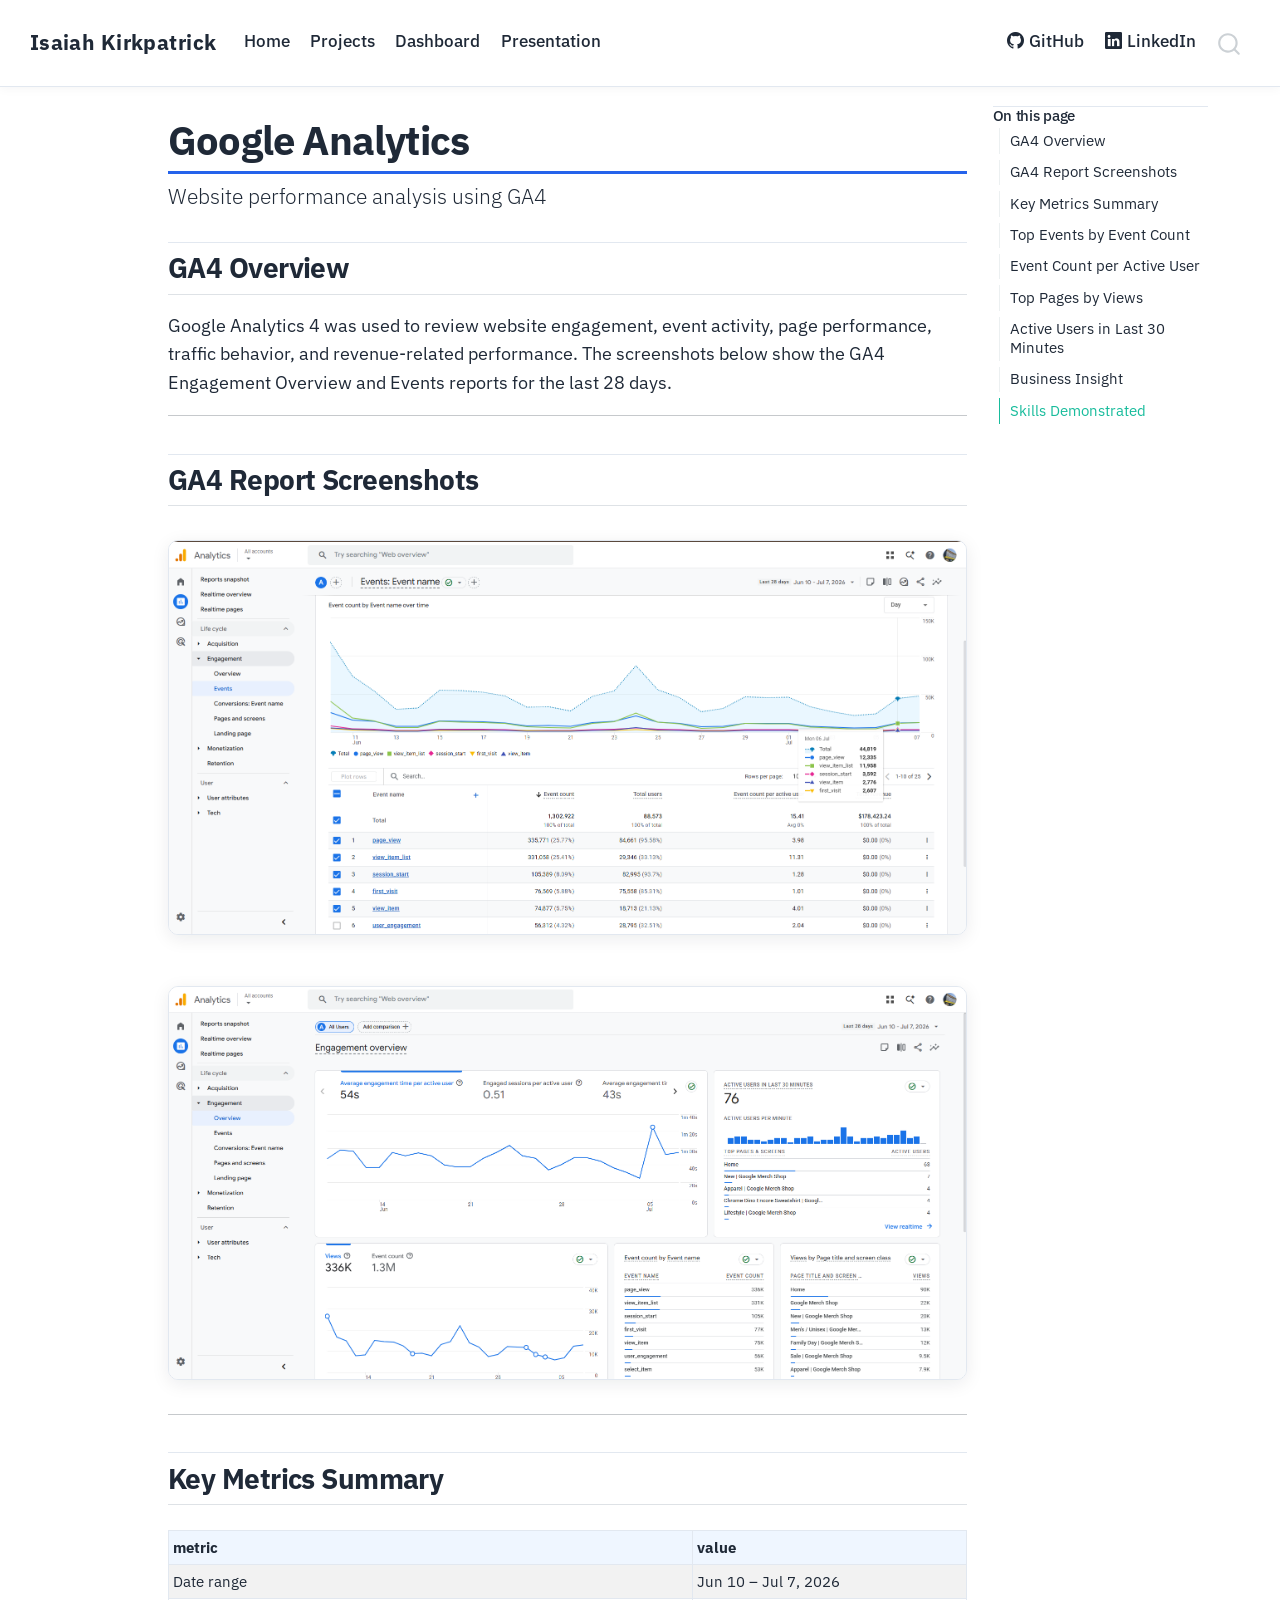
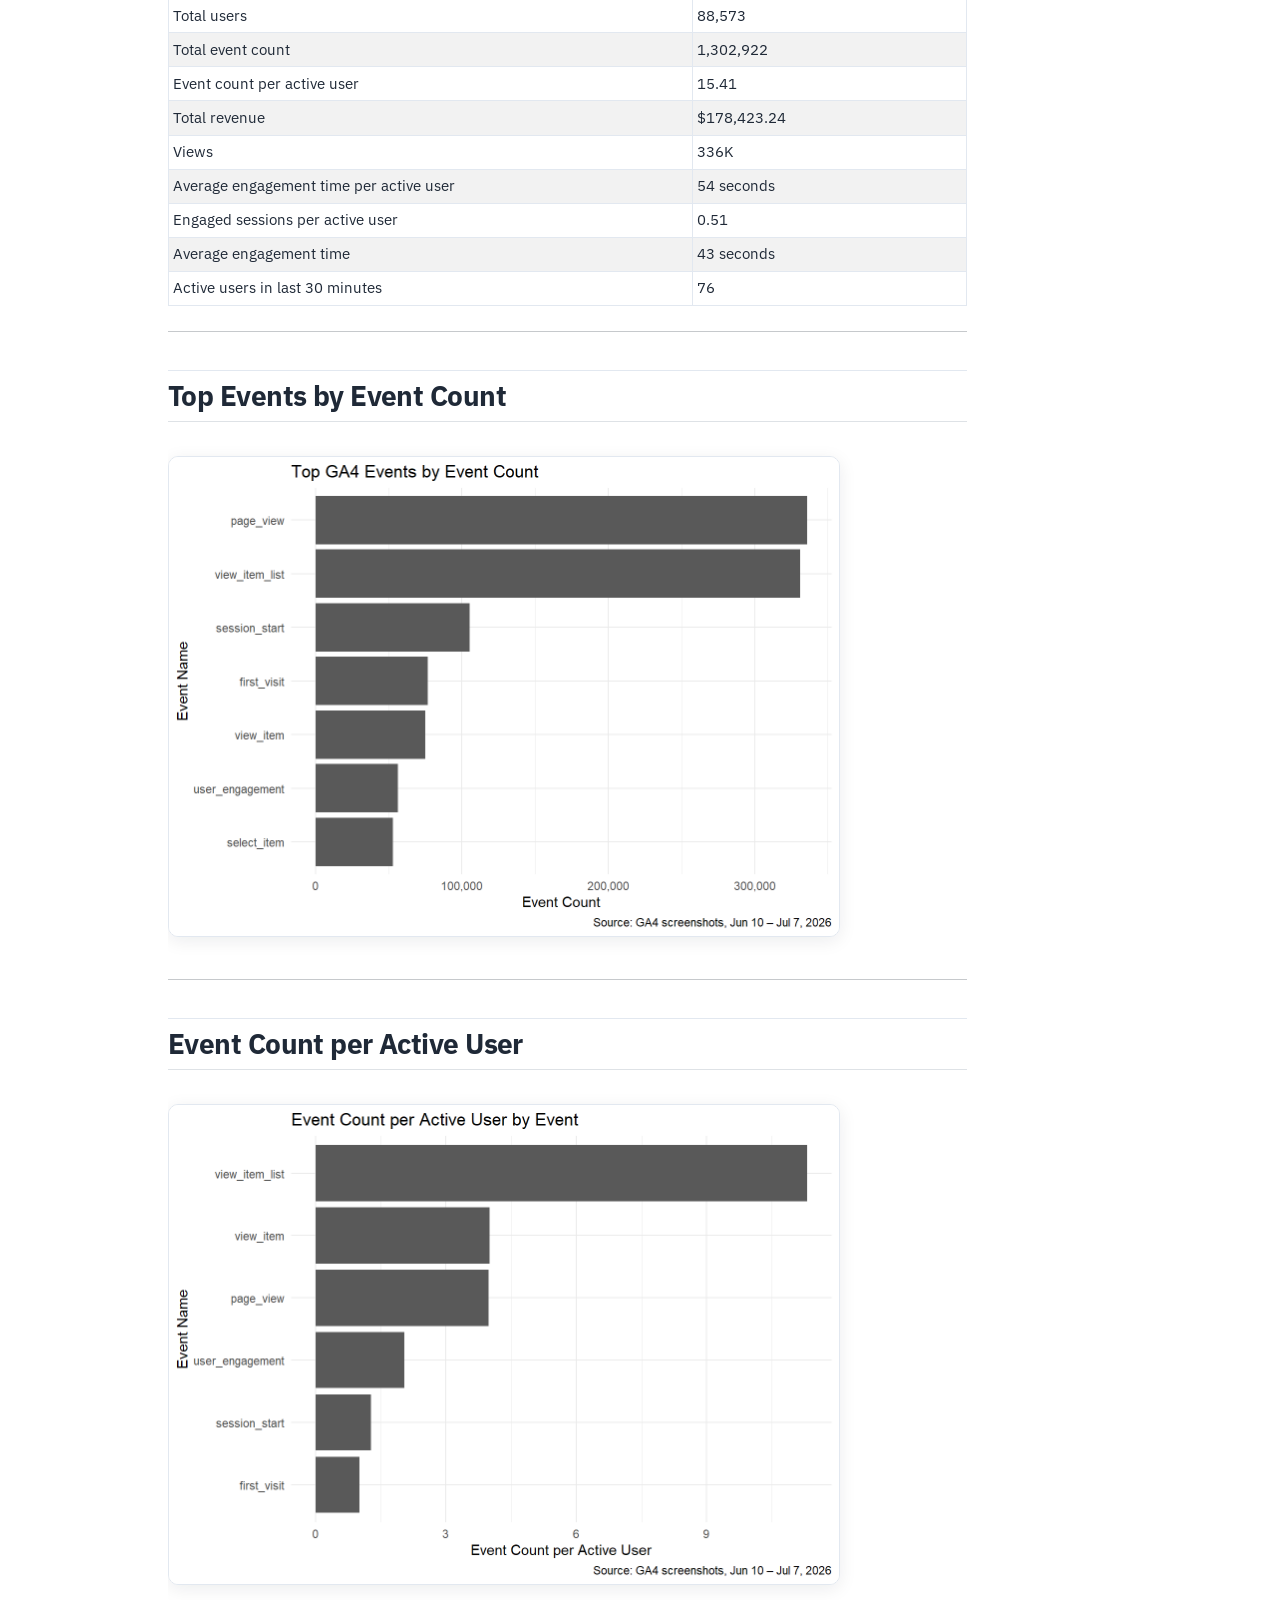
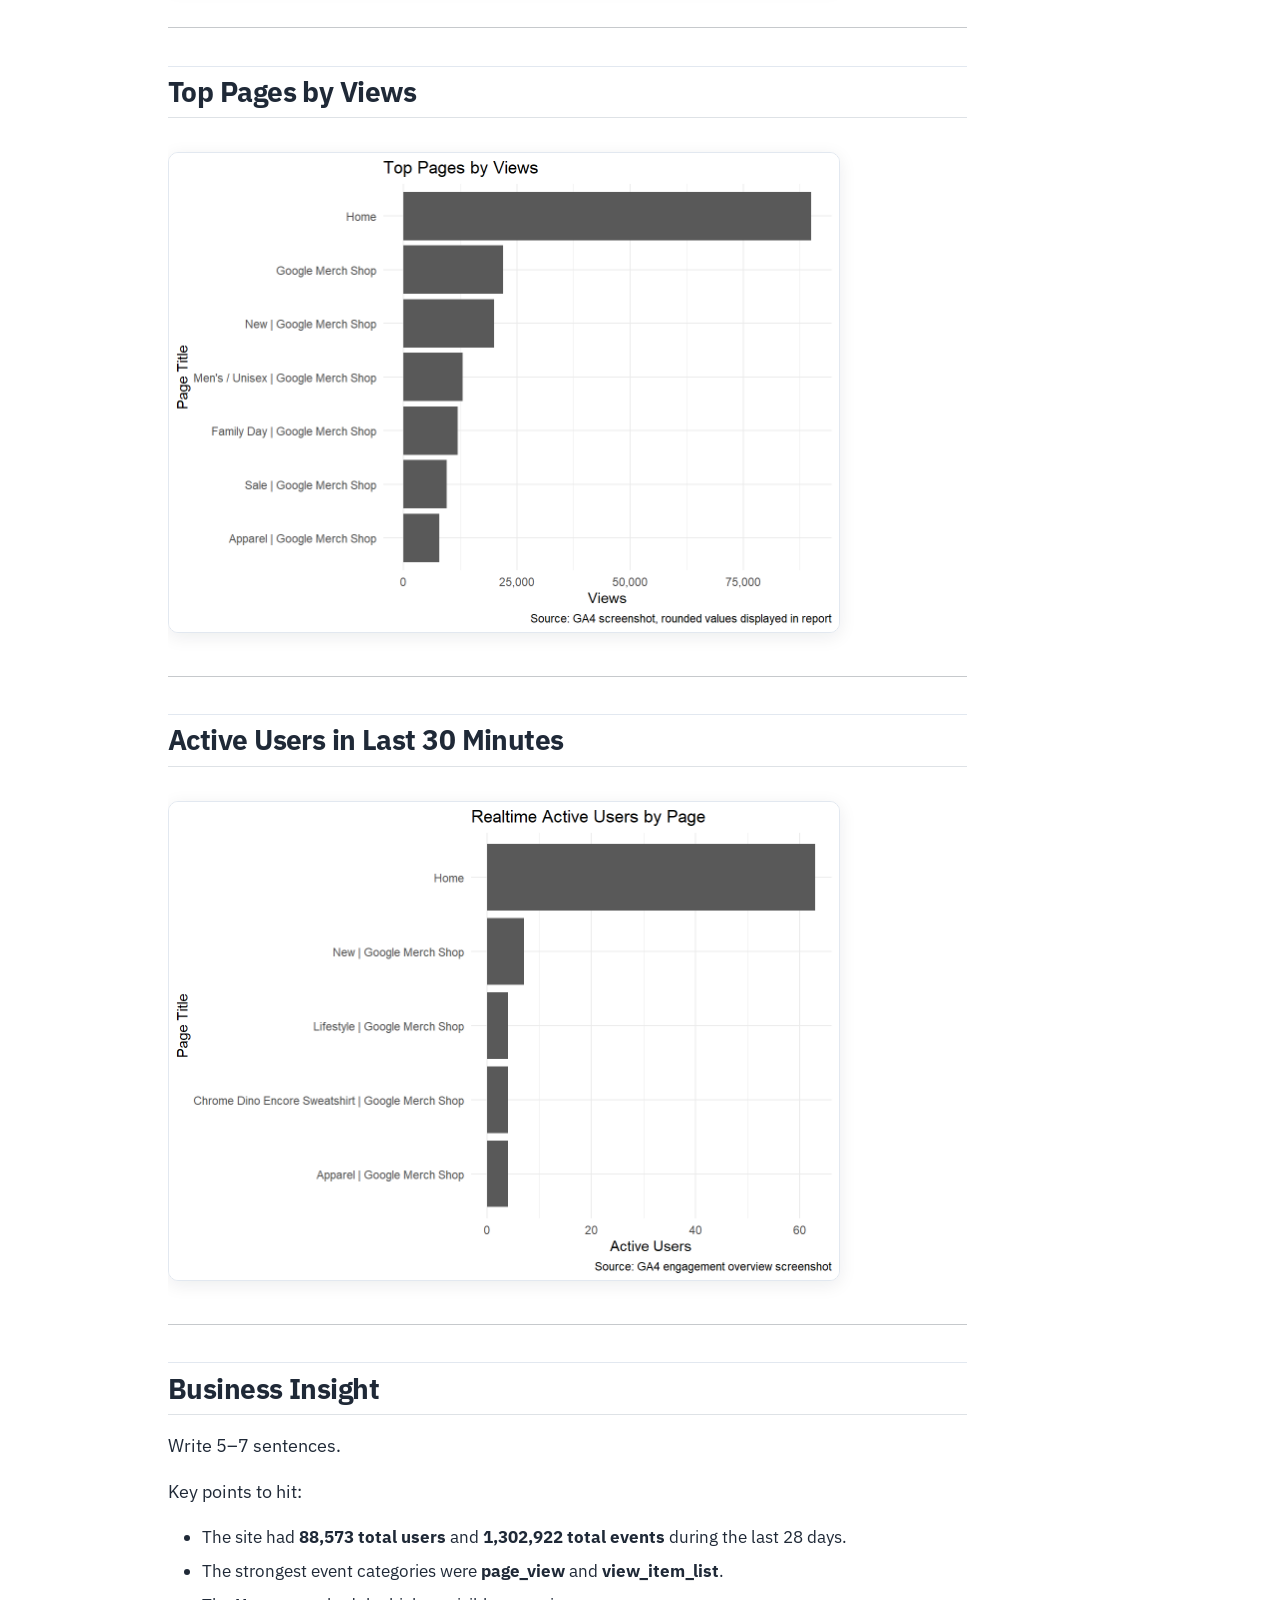
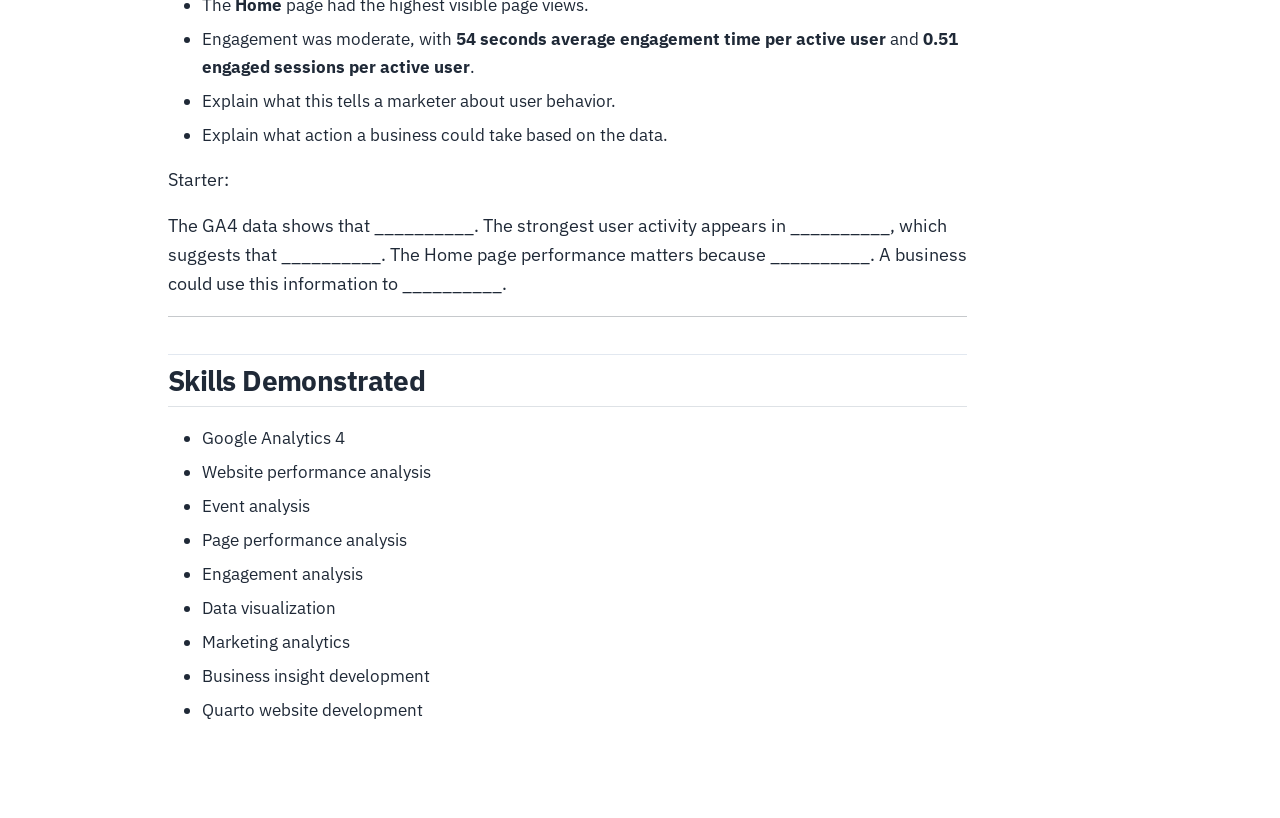
==== docs/google-analytics.html @ 903ef0f3 "Initial portfolio website" ====
<!DOCTYPE html>
<html xmlns="http://www.w3.org/1999/xhtml" lang="en" xml:lang="en"><head>

<meta charset="utf-8">
<meta name="generator" content="quarto-1.9.38">

<meta name="viewport" content="width=device-width, initial-scale=1.0, user-scalable=yes">


<title>Google Analytics – Isaiah Kirkpatrick</title>
<style>
/* Default styles provided by pandoc.
** See https://pandoc.org/MANUAL.html#variables-for-html for config info.
*/
code{white-space: pre-wrap;}
span.smallcaps{font-variant: small-caps;}
div.columns{display: flex; gap: min(4vw, 1.5em);}
div.column{flex: auto; overflow-x: auto;}
div.hanging-indent{margin-left: 1.5em; text-indent: -1.5em;}
ul.task-list{list-style: none;}
ul.task-list li input[type="checkbox"] {
  width: 0.8em;
  margin: 0 0.8em 0.2em -1em; /* quarto-specific, see https://github.com/quarto-dev/quarto-cli/issues/4556 */ 
  vertical-align: middle;
}
</style>


<script src="site_libs/quarto-nav/quarto-nav.js"></script>
<script src="site_libs/quarto-nav/headroom.min.js"></script>
<script src="site_libs/clipboard/clipboard.min.js"></script>
<script src="site_libs/quarto-search/autocomplete.umd.js"></script>
<script src="site_libs/quarto-search/fuse.min.js"></script>
<script src="site_libs/quarto-search/quarto-search.js"></script>
<meta name="quarto:offset" content="./">
<script src="site_libs/quarto-html/quarto.js" type="module"></script>
<script src="site_libs/quarto-html/tabsets/tabsets.js" type="module"></script>
<script src="site_libs/quarto-html/popper.min.js"></script>
<script src="site_libs/quarto-html/tippy.umd.min.js"></script>
<script src="site_libs/quarto-html/anchor.min.js"></script>
<link href="site_libs/quarto-html/tippy.css" rel="stylesheet">
<link href="site_libs/quarto-html/quarto-syntax-highlighting-15634bcf2e68342d4ad2dfa704d543f6.css" rel="stylesheet" id="quarto-text-highlighting-styles">
<script src="site_libs/bootstrap/bootstrap.min.js"></script>
<link href="site_libs/bootstrap/bootstrap-icons.css" rel="stylesheet">
<link href="site_libs/bootstrap/bootstrap-6b423f165eeea3787de40cb4f8e821c3.min.css" rel="stylesheet" append-hash="true" id="quarto-bootstrap" data-mode="light">
<script id="quarto-search-options" type="application/json">{
  "location": "navbar",
  "copy-button": false,
  "collapse-after": 3,
  "panel-placement": "end",
  "type": "overlay",
  "limit": 50,
  "keyboard-shortcut": [
    "f",
    "/",
    "s"
  ],
  "show-item-context": false,
  "language": {
    "search-no-results-text": "No results",
    "search-matching-documents-text": "matching documents",
    "search-copy-link-title": "Copy link to search",
    "search-hide-matches-text": "Hide additional matches",
    "search-more-match-text": "more match in this document",
    "search-more-matches-text": "more matches in this document",
    "search-clear-button-title": "Clear",
    "search-text-placeholder": "",
    "search-detached-cancel-button-title": "Cancel",
    "search-submit-button-title": "Submit",
    "search-label": "Search"
  }
}</script>


<link rel="stylesheet" href="styles.css">
</head>

<body class="nav-fixed quarto-light">

<div id="quarto-search-results"></div>
  <header id="quarto-header" class="headroom fixed-top">
    <nav class="navbar navbar-expand-lg " data-bs-theme="dark">
      <div class="navbar-container container-fluid">
      <div class="navbar-brand-container mx-auto">
    <a class="navbar-brand" href="./index.html">
    <span class="navbar-title">Isaiah Kirkpatrick</span>
    </a>
  </div>
            <div id="quarto-search" class="" title="Search"></div>
          <button class="navbar-toggler" type="button" data-bs-toggle="collapse" data-bs-target="#navbarCollapse" aria-controls="navbarCollapse" role="menu" aria-expanded="false" aria-label="Toggle navigation" onclick="if (window.quartoToggleHeadroom) { window.quartoToggleHeadroom(); }">
  <span class="navbar-toggler-icon"></span>
</button>
          <div class="collapse navbar-collapse" id="navbarCollapse">
            <ul class="navbar-nav navbar-nav-scroll me-auto">
  <li class="nav-item">
    <a class="nav-link" href="./index.html"> 
<span class="menu-text">Home</span></a>
  </li>  
  <li class="nav-item">
    <a class="nav-link" href="./projects.html"> 
<span class="menu-text">Projects</span></a>
  </li>  
  <li class="nav-item">
    <a class="nav-link" href="./dashboard.html"> 
<span class="menu-text">Dashboard</span></a>
  </li>  
  <li class="nav-item">
    <a class="nav-link" href="./presentation.html"> 
<span class="menu-text">Presentation</span></a>
  </li>  
  <li class="nav-item">
    <a class="nav-link active" href="./google-analytics.html" aria-current="page"> 
<span class="menu-text">Google Analytics</span></a>
  </li>  
</ul>
            <ul class="navbar-nav navbar-nav-scroll ms-auto">
  <li class="nav-item">
    <a class="nav-link" href="https://github.com/thejustiniank-eng"> <i class="bi bi-github" role="img">
</i> 
<span class="menu-text">GitHub</span></a>
  </li>  
  <li class="nav-item">
    <a class="nav-link" href="https://www.linkedin.com/in/isaiah-kirkpatrick-0a180524b/"> <i class="bi bi-linkedin" role="img">
</i> 
<span class="menu-text">LinkedIn</span></a>
  </li>  
</ul>
          </div> <!-- /navcollapse -->
            <div class="quarto-navbar-tools">
</div>
      </div> <!-- /container-fluid -->
    </nav>
</header>
<!-- content -->
<div id="quarto-content" class="quarto-container page-columns page-rows-contents page-layout-article page-navbar">
<!-- sidebar -->
<!-- margin-sidebar -->
    <div id="quarto-margin-sidebar" class="sidebar margin-sidebar">
        <nav id="TOC" role="doc-toc" class="toc-active">
    <h2 id="toc-title">On this page</h2>
   
  <ul>
  <li><a href="#ga4-overview" id="toc-ga4-overview" class="nav-link active" data-scroll-target="#ga4-overview">GA4 Overview</a></li>
  <li><a href="#ga4-report-screenshots" id="toc-ga4-report-screenshots" class="nav-link" data-scroll-target="#ga4-report-screenshots">GA4 Report Screenshots</a></li>
  <li><a href="#key-metrics-summary" id="toc-key-metrics-summary" class="nav-link" data-scroll-target="#key-metrics-summary">Key Metrics Summary</a></li>
  <li><a href="#top-events-by-event-count" id="toc-top-events-by-event-count" class="nav-link" data-scroll-target="#top-events-by-event-count">Top Events by Event Count</a></li>
  <li><a href="#event-count-per-active-user" id="toc-event-count-per-active-user" class="nav-link" data-scroll-target="#event-count-per-active-user">Event Count per Active User</a></li>
  <li><a href="#top-pages-by-views" id="toc-top-pages-by-views" class="nav-link" data-scroll-target="#top-pages-by-views">Top Pages by Views</a></li>
  <li><a href="#active-users-in-last-30-minutes" id="toc-active-users-in-last-30-minutes" class="nav-link" data-scroll-target="#active-users-in-last-30-minutes">Active Users in Last 30 Minutes</a></li>
  <li><a href="#business-insight" id="toc-business-insight" class="nav-link" data-scroll-target="#business-insight">Business Insight</a></li>
  <li><a href="#skills-demonstrated" id="toc-skills-demonstrated" class="nav-link" data-scroll-target="#skills-demonstrated">Skills Demonstrated</a></li>
  </ul>
</nav>
    </div>
<!-- main -->
<main class="content" id="quarto-document-content">

<header id="title-block-header" class="quarto-title-block default">
<div class="quarto-title">
<h1 class="title">Google Analytics</h1>
<p class="subtitle lead">Website performance analysis using GA4</p>
</div>



<div class="quarto-title-meta">

    
  
    
  </div>
  


</header>


<section id="ga4-overview" class="level2">
<h2 class="anchored" data-anchor-id="ga4-overview">GA4 Overview</h2>
<p>Google Analytics 4 was used to review website engagement, event activity, page performance, traffic behavior, and revenue-related performance. The screenshots below show the GA4 Engagement Overview and Events reports for the last 28 days.</p>
<hr>
</section>
<section id="ga4-report-screenshots" class="level2">
<h2 class="anchored" data-anchor-id="ga4-report-screenshots">GA4 Report Screenshots</h2>
<p><img src="images/ga4-events-report.png" class="img-fluid"></p>
<p><img src="images/ga4-engagement-overview.png" class="img-fluid"></p>
<hr>
</section>
<section id="key-metrics-summary" class="level2">
<h2 class="anchored" data-anchor-id="key-metrics-summary">Key Metrics Summary</h2>
<div class="cell">
<div class="cell-output-display">
<table class="caption-top table table-sm table-striped small">
<thead>
<tr class="header">
<th style="text-align: left;">metric</th>
<th style="text-align: left;">value</th>
</tr>
</thead>
<tbody>
<tr class="odd">
<td style="text-align: left;">Date range</td>
<td style="text-align: left;">Jun 10 – Jul 7, 2026</td>
</tr>
<tr class="even">
<td style="text-align: left;">Total users</td>
<td style="text-align: left;">88,573</td>
</tr>
<tr class="odd">
<td style="text-align: left;">Total event count</td>
<td style="text-align: left;">1,302,922</td>
</tr>
<tr class="even">
<td style="text-align: left;">Event count per active user</td>
<td style="text-align: left;">15.41</td>
</tr>
<tr class="odd">
<td style="text-align: left;">Total revenue</td>
<td style="text-align: left;">$178,423.24</td>
</tr>
<tr class="even">
<td style="text-align: left;">Views</td>
<td style="text-align: left;">336K</td>
</tr>
<tr class="odd">
<td style="text-align: left;">Average engagement time per active user</td>
<td style="text-align: left;">54 seconds</td>
</tr>
<tr class="even">
<td style="text-align: left;">Engaged sessions per active user</td>
<td style="text-align: left;">0.51</td>
</tr>
<tr class="odd">
<td style="text-align: left;">Average engagement time</td>
<td style="text-align: left;">43 seconds</td>
</tr>
<tr class="even">
<td style="text-align: left;">Active users in last 30 minutes</td>
<td style="text-align: left;">76</td>
</tr>
</tbody>
</table>
</div>
</div>
<hr>
</section>
<section id="top-events-by-event-count" class="level2">
<h2 class="anchored" data-anchor-id="top-events-by-event-count">Top Events by Event Count</h2>
<div class="cell">
<div class="cell-output-display">
<div>
<figure class="figure">
<p><img src="google-analytics_files/figure-html/unnamed-chunk-3-1.png" class="img-fluid figure-img" width="672"></p>
</figure>
</div>
</div>
</div>
<hr>
</section>
<section id="event-count-per-active-user" class="level2">
<h2 class="anchored" data-anchor-id="event-count-per-active-user">Event Count per Active User</h2>
<div class="cell">
<div class="cell-output-display">
<div>
<figure class="figure">
<p><img src="google-analytics_files/figure-html/unnamed-chunk-4-1.png" class="img-fluid figure-img" width="672"></p>
</figure>
</div>
</div>
</div>
<hr>
</section>
<section id="top-pages-by-views" class="level2">
<h2 class="anchored" data-anchor-id="top-pages-by-views">Top Pages by Views</h2>
<div class="cell">
<div class="cell-output-display">
<div>
<figure class="figure">
<p><img src="google-analytics_files/figure-html/unnamed-chunk-5-1.png" class="img-fluid figure-img" width="672"></p>
</figure>
</div>
</div>
</div>
<hr>
</section>
<section id="active-users-in-last-30-minutes" class="level2">
<h2 class="anchored" data-anchor-id="active-users-in-last-30-minutes">Active Users in Last 30 Minutes</h2>
<div class="cell">
<div class="cell-output-display">
<div>
<figure class="figure">
<p><img src="google-analytics_files/figure-html/unnamed-chunk-6-1.png" class="img-fluid figure-img" width="672"></p>
</figure>
</div>
</div>
</div>
<hr>
</section>
<section id="business-insight" class="level2">
<h2 class="anchored" data-anchor-id="business-insight">Business Insight</h2>
<p>Write 5–7 sentences.</p>
<p>Key points to hit:</p>
<ul>
<li>The site had <strong>88,573 total users</strong> and <strong>1,302,922 total events</strong> during the last 28 days.</li>
<li>The strongest event categories were <strong>page_view</strong> and <strong>view_item_list</strong>.</li>
<li>The <strong>Home</strong> page had the highest visible page views.</li>
<li>Engagement was moderate, with <strong>54 seconds average engagement time per active user</strong> and <strong>0.51 engaged sessions per active user</strong>.</li>
<li>Explain what this tells a marketer about user behavior.</li>
<li>Explain what action a business could take based on the data.</li>
</ul>
<p>Starter:</p>
<p>The GA4 data shows that __________. The strongest user activity appears in __________, which suggests that __________. The Home page performance matters because __________. A business could use this information to __________.</p>
<hr>
</section>
<section id="skills-demonstrated" class="level2">
<h2 class="anchored" data-anchor-id="skills-demonstrated">Skills Demonstrated</h2>
<ul>
<li>Google Analytics 4</li>
<li>Website performance analysis</li>
<li>Event analysis</li>
<li>Page performance analysis</li>
<li>Engagement analysis</li>
<li>Data visualization</li>
<li>Marketing analytics</li>
<li>Business insight development</li>
<li>Quarto website development</li>
</ul>


</section>

</main> <!-- /main -->
<script id="quarto-html-after-body" type="application/javascript">
  window.document.addEventListener("DOMContentLoaded", function (event) {
    const icon = "";
    const anchorJS = new window.AnchorJS();
    anchorJS.options = {
      placement: 'right',
      icon: icon
    };
    anchorJS.add('.anchored');
    const isCodeAnnotation = (el) => {
      for (const clz of el.classList) {
        if (clz.startsWith('code-annotation-')) {                     
          return true;
        }
      }
      return false;
    }
    const onCopySuccess = function(e) {
      // button target
      const button = e.trigger;
      // don't keep focus
      button.blur();
      // flash "checked"
      button.classList.add('code-copy-button-checked');
      var currentTitle = button.getAttribute("title");
      button.setAttribute("title", "Copied!");
      let tooltip;
      if (window.bootstrap) {
        button.setAttribute("data-bs-toggle", "tooltip");
        button.setAttribute("data-bs-placement", "left");
        button.setAttribute("data-bs-title", "Copied!");
        tooltip = new bootstrap.Tooltip(button, 
          { trigger: "manual", 
            customClass: "code-copy-button-tooltip",
            offset: [0, -8]});
        tooltip.show();    
      }
      setTimeout(function() {
        if (tooltip) {
          tooltip.hide();
          button.removeAttribute("data-bs-title");
          button.removeAttribute("data-bs-toggle");
          button.removeAttribute("data-bs-placement");
        }
        button.setAttribute("title", currentTitle);
        button.classList.remove('code-copy-button-checked');
      }, 1000);
      // clear code selection
      e.clearSelection();
    }
    const getTextToCopy = function(trigger) {
      const outerScaffold = trigger.parentElement.cloneNode(true);
      const codeEl = outerScaffold.querySelector('code');
      for (const childEl of codeEl.children) {
        if (isCodeAnnotation(childEl)) {
          childEl.remove();
        }
      }
      return codeEl.innerText;
    }
    const clipboard = new window.ClipboardJS('.code-copy-button:not([data-in-quarto-modal])', {
      text: getTextToCopy
    });
    clipboard.on('success', onCopySuccess);
    if (window.document.getElementById('quarto-embedded-source-code-modal')) {
      const clipboardModal = new window.ClipboardJS('.code-copy-button[data-in-quarto-modal]', {
        text: getTextToCopy,
        container: window.document.getElementById('quarto-embedded-source-code-modal')
      });
      clipboardModal.on('success', onCopySuccess);
    }
      var localhostRegex = new RegExp(/^(?:http|https):\/\/localhost\:?[0-9]*\//);
      var mailtoRegex = new RegExp(/^mailto:/);
        var filterRegex = new RegExp('/' + window.location.host + '/');
      var isInternal = (href) => {
          return filterRegex.test(href) || localhostRegex.test(href) || mailtoRegex.test(href);
      }
      // Inspect non-navigation links and adorn them if external
     var links = window.document.querySelectorAll('a[href]:not(.nav-link):not(.navbar-brand):not(.toc-action):not(.sidebar-link):not(.sidebar-item-toggle):not(.pagination-link):not(.no-external):not([aria-hidden]):not(.dropdown-item):not(.quarto-navigation-tool):not(.about-link)');
      for (var i=0; i<links.length; i++) {
        const link = links[i];
        if (!isInternal(link.href)) {
          // undo the damage that might have been done by quarto-nav.js in the case of
          // links that we want to consider external
          if (link.dataset.originalHref !== undefined) {
            link.href = link.dataset.originalHref;
          }
        }
      }
    function tippyHover(el, contentFn, onTriggerFn, onUntriggerFn) {
      const config = {
        allowHTML: true,
        maxWidth: 500,
        delay: 100,
        arrow: false,
        appendTo: function(el) {
            return el.parentElement;
        },
        interactive: true,
        interactiveBorder: 10,
        theme: 'quarto',
        placement: 'bottom-start',
      };
      if (contentFn) {
        config.content = contentFn;
      }
      if (onTriggerFn) {
        config.onTrigger = onTriggerFn;
      }
      if (onUntriggerFn) {
        config.onUntrigger = onUntriggerFn;
      }
      window.tippy(el, config); 
    }
    const noterefs = window.document.querySelectorAll('a[role="doc-noteref"]');
    for (var i=0; i<noterefs.length; i++) {
      const ref = noterefs[i];
      tippyHover(ref, function() {
        // use id or data attribute instead here
        let href = ref.getAttribute('data-footnote-href') || ref.getAttribute('href');
        try { href = new URL(href).hash; } catch {}
        const id = href.replace(/^#\/?/, "");
        const note = window.document.getElementById(id);
        if (note) {
          return note.innerHTML;
        } else {
          return "";
        }
      });
    }
    const xrefs = window.document.querySelectorAll('a.quarto-xref');
    const processXRef = (id, note) => {
      // Strip column container classes
      const stripColumnClz = (el) => {
        el.classList.remove("page-full", "page-columns");
        if (el.children) {
          for (const child of el.children) {
            stripColumnClz(child);
          }
        }
      }
      stripColumnClz(note)
      if (id === null || id.startsWith('sec-')) {
        // Special case sections, only their first couple elements
        const container = document.createElement("div");
        if (note.children && note.children.length > 2) {
          container.appendChild(note.children[0].cloneNode(true));
          for (let i = 1; i < note.children.length; i++) {
            const child = note.children[i];
            if (child.tagName === "P" && child.innerText === "") {
              continue;
            } else {
              container.appendChild(child.cloneNode(true));
              break;
            }
          }
          if (window.Quarto?.typesetMath) {
            window.Quarto.typesetMath(container);
          }
          return container.innerHTML
        } else {
          if (window.Quarto?.typesetMath) {
            window.Quarto.typesetMath(note);
          }
          return note.innerHTML;
        }
      } else {
        // Remove any anchor links if they are present
        const anchorLink = note.querySelector('a.anchorjs-link');
        if (anchorLink) {
          anchorLink.remove();
        }
        if (window.Quarto?.typesetMath) {
          window.Quarto.typesetMath(note);
        }
        if (note.classList.contains("callout")) {
          return note.outerHTML;
        } else {
          return note.innerHTML;
        }
      }
    }
    for (var i=0; i<xrefs.length; i++) {
      const xref = xrefs[i];
      tippyHover(xref, undefined, function(instance) {
        instance.disable();
        let url = xref.getAttribute('href');
        let hash = undefined; 
        if (url.startsWith('#')) {
          hash = url;
        } else {
          try { hash = new URL(url).hash; } catch {}
        }
        if (hash) {
          const id = hash.replace(/^#\/?/, "");
          const note = window.document.getElementById(id);
          if (note !== null) {
            try {
              const html = processXRef(id, note.cloneNode(true));
              instance.setContent(html);
            } finally {
              instance.enable();
              instance.show();
            }
          } else {
            // See if we can fetch this
            fetch(url.split('#')[0])
            .then(res => res.text())
            .then(html => {
              const parser = new DOMParser();
              const htmlDoc = parser.parseFromString(html, "text/html");
              const note = htmlDoc.getElementById(id);
              if (note !== null) {
                const html = processXRef(id, note);
                instance.setContent(html);
              } 
            }).finally(() => {
              instance.enable();
              instance.show();
            });
          }
        } else {
          // See if we can fetch a full url (with no hash to target)
          // This is a special case and we should probably do some content thinning / targeting
          fetch(url)
          .then(res => res.text())
          .then(html => {
            const parser = new DOMParser();
            const htmlDoc = parser.parseFromString(html, "text/html");
            const note = htmlDoc.querySelector('main.content');
            if (note !== null) {
              // This should only happen for chapter cross references
              // (since there is no id in the URL)
              // remove the first header
              if (note.children.length > 0 && note.children[0].tagName === "HEADER") {
                note.children[0].remove();
              }
              const html = processXRef(null, note);
              instance.setContent(html);
            } 
          }).finally(() => {
            instance.enable();
            instance.show();
          });
        }
      }, function(instance) {
      });
    }
        let selectedAnnoteEl;
        const selectorForAnnotation = ( cell, annotation) => {
          let cellAttr = 'data-code-cell="' + cell + '"';
          let lineAttr = 'data-code-annotation="' +  annotation + '"';
          const selector = 'span[' + cellAttr + '][' + lineAttr + ']';
          return selector;
        }
        const selectCodeLines = (annoteEl) => {
          const doc = window.document;
          const targetCell = annoteEl.getAttribute("data-target-cell");
          const targetAnnotation = annoteEl.getAttribute("data-target-annotation");
          const annoteSpan = window.document.querySelector(selectorForAnnotation(targetCell, targetAnnotation));
          const lines = annoteSpan.getAttribute("data-code-lines").split(",");
          const lineIds = lines.map((line) => {
            return targetCell + "-" + line;
          })
          let top = null;
          let height = null;
          let parent = null;
          if (lineIds.length > 0) {
              //compute the position of the single el (top and bottom and make a div)
              const el = window.document.getElementById(lineIds[0]);
              top = el.offsetTop;
              height = el.offsetHeight;
              parent = el.parentElement.parentElement;
            if (lineIds.length > 1) {
              const lastEl = window.document.getElementById(lineIds[lineIds.length - 1]);
              const bottom = lastEl.offsetTop + lastEl.offsetHeight;
              height = bottom - top;
            }
            if (top !== null && height !== null && parent !== null) {
              // cook up a div (if necessary) and position it 
              let div = window.document.getElementById("code-annotation-line-highlight");
              if (div === null) {
                div = window.document.createElement("div");
                div.setAttribute("id", "code-annotation-line-highlight");
                div.style.position = 'absolute';
                parent.appendChild(div);
              }
              div.style.top = top - 2 + "px";
              div.style.height = height + 4 + "px";
              div.style.left = 0;
              let gutterDiv = window.document.getElementById("code-annotation-line-highlight-gutter");
              if (gutterDiv === null) {
                gutterDiv = window.document.createElement("div");
                gutterDiv.setAttribute("id", "code-annotation-line-highlight-gutter");
                gutterDiv.style.position = 'absolute';
                const codeCell = window.document.getElementById(targetCell);
                const gutter = codeCell.querySelector('.code-annotation-gutter');
                gutter.appendChild(gutterDiv);
              }
              gutterDiv.style.top = top - 2 + "px";
              gutterDiv.style.height = height + 4 + "px";
            }
            selectedAnnoteEl = annoteEl;
          }
        };
        const unselectCodeLines = () => {
          const elementsIds = ["code-annotation-line-highlight", "code-annotation-line-highlight-gutter"];
          elementsIds.forEach((elId) => {
            const div = window.document.getElementById(elId);
            if (div) {
              div.remove();
            }
          });
          selectedAnnoteEl = undefined;
        };
          // Handle positioning of the toggle
      window.addEventListener(
        "resize",
        throttle(() => {
          elRect = undefined;
          if (selectedAnnoteEl) {
            selectCodeLines(selectedAnnoteEl);
          }
        }, 10)
      );
      function throttle(fn, ms) {
      let throttle = false;
      let timer;
        return (...args) => {
          if(!throttle) { // first call gets through
              fn.apply(this, args);
              throttle = true;
          } else { // all the others get throttled
              if(timer) clearTimeout(timer); // cancel #2
              timer = setTimeout(() => {
                fn.apply(this, args);
                timer = throttle = false;
              }, ms);
          }
        };
      }
        // Attach click handler to the DT
        const annoteDls = window.document.querySelectorAll('dt[data-target-cell]');
        for (const annoteDlNode of annoteDls) {
          annoteDlNode.addEventListener('click', (event) => {
            const clickedEl = event.target;
            if (clickedEl !== selectedAnnoteEl) {
              unselectCodeLines();
              const activeEl = window.document.querySelector('dt[data-target-cell].code-annotation-active');
              if (activeEl) {
                activeEl.classList.remove('code-annotation-active');
              }
              selectCodeLines(clickedEl);
              clickedEl.classList.add('code-annotation-active');
            } else {
              // Unselect the line
              unselectCodeLines();
              clickedEl.classList.remove('code-annotation-active');
            }
          });
        }
    const findCites = (el) => {
      const parentEl = el.parentElement;
      if (parentEl) {
        const cites = parentEl.dataset.cites;
        if (cites) {
          return {
            el,
            cites: cites.split(' ')
          };
        } else {
          return findCites(el.parentElement)
        }
      } else {
        return undefined;
      }
    };
    var bibliorefs = window.document.querySelectorAll('a[role="doc-biblioref"]');
    for (var i=0; i<bibliorefs.length; i++) {
      const ref = bibliorefs[i];
      const citeInfo = findCites(ref);
      if (citeInfo) {
        tippyHover(citeInfo.el, function() {
          var popup = window.document.createElement('div');
          citeInfo.cites.forEach(function(cite) {
            var citeDiv = window.document.createElement('div');
            citeDiv.classList.add('hanging-indent');
            citeDiv.classList.add('csl-entry');
            var biblioDiv = window.document.getElementById('ref-' + cite);
            if (biblioDiv) {
              citeDiv.innerHTML = biblioDiv.innerHTML;
            }
            popup.appendChild(citeDiv);
          });
          return popup.innerHTML;
        });
      }
    }
  });
  </script>
</div> <!-- /content -->




</body></html>
---- docs/site_libs/quarto-html/tippy.css ----
.tippy-box[data-animation=fade][data-state=hidden]{opacity:0}[data-tippy-root]{max-width:calc(100vw - 10px)}.tippy-box{position:relative;background-color:#333;color:#fff;border-radius:4px;font-size:14px;line-height:1.4;white-space:normal;outline:0;transition-property:transform,visibility,opacity}.tippy-box[data-placement^=top]>.tippy-arrow{bottom:0}.tippy-box[data-placement^=top]>.tippy-arrow:before{bottom:-7px;left:0;border-width:8px 8px 0;border-top-color:initial;transform-origin:center top}.tippy-box[data-placement^=bottom]>.tippy-arrow{top:0}.tippy-box[data-placement^=bottom]>.tippy-arrow:before{top:-7px;left:0;border-width:0 8px 8px;border-bottom-color:initial;transform-origin:center bottom}.tippy-box[data-placement^=left]>.tippy-arrow{right:0}.tippy-box[data-placement^=left]>.tippy-arrow:before{border-width:8px 0 8px 8px;border-left-color:initial;right:-7px;transform-origin:center left}.tippy-box[data-placement^=right]>.tippy-arrow{left:0}.tippy-box[data-placement^=right]>.tippy-arrow:before{left:-7px;border-width:8px 8px 8px 0;border-right-color:initial;transform-origin:center right}.tippy-box[data-inertia][data-state=visible]{transition-timing-function:cubic-bezier(.54,1.5,.38,1.11)}.tippy-arrow{width:16px;height:16px;color:#333}.tippy-arrow:before{content:"";position:absolute;border-color:transparent;border-style:solid}.tippy-content{position:relative;padding:5px 9px;z-index:1}
---- docs/site_libs/quarto-html/quarto-syntax-highlighting-15634bcf2e68342d4ad2dfa704d543f6.css ----
/* quarto syntax highlight colors */
:root {
  --quarto-hl-ot-color: #003B4F;
  --quarto-hl-at-color: #657422;
  --quarto-hl-ss-color: #20794D;
  --quarto-hl-an-color: #5E5E5E;
  --quarto-hl-fu-color: #4758AB;
  --quarto-hl-st-color: #20794D;
  --quarto-hl-cf-color: #003B4F;
  --quarto-hl-op-color: #5E5E5E;
  --quarto-hl-er-color: #AD0000;
  --quarto-hl-bn-color: #AD0000;
  --quarto-hl-al-color: #AD0000;
  --quarto-hl-va-color: #111111;
  --quarto-hl-bu-color: inherit;
  --quarto-hl-ex-color: inherit;
  --quarto-hl-pp-color: #AD0000;
  --quarto-hl-in-color: #5E5E5E;
  --quarto-hl-vs-color: #20794D;
  --quarto-hl-wa-color: #5E5E5E;
  --quarto-hl-do-color: #5E5E5E;
  --quarto-hl-im-color: #00769E;
  --quarto-hl-ch-color: #20794D;
  --quarto-hl-dt-color: #AD0000;
  --quarto-hl-fl-color: #AD0000;
  --quarto-hl-co-color: #5E5E5E;
  --quarto-hl-cv-color: #5E5E5E;
  --quarto-hl-cn-color: #8f5902;
  --quarto-hl-sc-color: #5E5E5E;
  --quarto-hl-dv-color: #AD0000;
  --quarto-hl-kw-color: #003B4F;
}

/* other quarto variables */
:root {
  --quarto-font-monospace: SFMono-Regular, Menlo, Monaco, Consolas, "Liberation Mono", "Courier New", monospace;
}

/* syntax highlight based on Pandoc's rules */
pre > code.sourceCode > span {
  color: #003B4F;
}

code.sourceCode > span {
  color: #003B4F;
}

div.sourceCode,
div.sourceCode pre.sourceCode {
  color: #003B4F;
}

/* Normal */
code span {
  color: #003B4F;
}

/* Alert */
code span.al {
  color: #AD0000;
  font-style: inherit;
}

/* Annotation */
code span.an {
  color: #5E5E5E;
  font-style: inherit;
}

/* Attribute */
code span.at {
  color: #657422;
  font-style: inherit;
}

/* BaseN */
code span.bn {
  color: #AD0000;
  font-style: inherit;
}

/* BuiltIn */
code span.bu {
  font-style: inherit;
}

/* ControlFlow */
code span.cf {
  color: #003B4F;
  font-weight: bold;
  font-style: inherit;
}

/* Char */
code span.ch {
  color: #20794D;
  font-style: inherit;
}

/* Constant */
code span.cn {
  color: #8f5902;
  font-style: inherit;
}

/* Comment */
code span.co {
  color: #5E5E5E;
  font-style: inherit;
}

/* CommentVar */
code span.cv {
  color: #5E5E5E;
  font-style: italic;
}

/* Documentation */
code span.do {
  color: #5E5E5E;
  font-style: italic;
}

/* DataType */
code span.dt {
  color: #AD0000;
  font-style: inherit;
}

/* DecVal */
code span.dv {
  color: #AD0000;
  font-style: inherit;
}

/* Error */
code span.er {
  color: #AD0000;
  font-style: inherit;
}

/* Extension */
code span.ex {
  font-style: inherit;
}

/* Float */
code span.fl {
  color: #AD0000;
  font-style: inherit;
}

/* Function */
code span.fu {
  color: #4758AB;
  font-style: inherit;
}

/* Import */
code span.im {
  color: #00769E;
  font-style: inherit;
}

/* Information */
code span.in {
  color: #5E5E5E;
  font-style: inherit;
}

/* Keyword */
code span.kw {
  color: #003B4F;
  font-weight: bold;
  font-style: inherit;
}

/* Operator */
code span.op {
  color: #5E5E5E;
  font-style: inherit;
}

/* Other */
code span.ot {
  color: #003B4F;
  font-style: inherit;
}

/* Preprocessor */
code span.pp {
  color: #AD0000;
  font-style: inherit;
}

/* SpecialChar */
code span.sc {
  color: #5E5E5E;
  font-style: inherit;
}

/* SpecialString */
code span.ss {
  color: #20794D;
  font-style: inherit;
}

/* String */
code span.st {
  color: #20794D;
  font-style: inherit;
}

/* Variable */
code span.va {
  color: #111111;
  font-style: inherit;
}

/* VerbatimString */
code span.vs {
  color: #20794D;
  font-style: inherit;
}

/* Warning */
code span.wa {
  color: #5E5E5E;
  font-style: italic;
}

.prevent-inlining {
  content: "</";
}

/*# sourceMappingURL=f23921c56f73e400b49028c9186a1aa0.css.map */
---- docs/styles.css ----
@import url('https://fonts.googleapis.com/css2?family=IBM+Plex+Sans:wght@400;500;600;700&display=swap');

:root {
  --main-navy: #1f2937;
  --accent-blue: #2563eb;
  --soft-blue: #eff6ff;
  --light-gray: #f8fafc;
  --mid-gray: #64748b;
  --border-gray: #e2e8f0;
}

body {
  font-family: "IBM Plex Sans", system-ui, -apple-system, BlinkMacSystemFont, "Segoe UI", sans-serif;
  color: var(--main-navy);
  background-color: #ffffff;
  line-height: 1.65;
}

.navbar {
  background-color: #ffffff;
  border-bottom: 1px solid var(--border-gray);
  box-shadow: 0 2px 10px rgba(15, 23, 42, 0.04);
}

.navbar-title {
  font-weight: 700;
  letter-spacing: 0.02em;
  color: var(--main-navy);
}

.navbar-nav .nav-link {
  font-weight: 500;
  color: var(--main-navy);
}

.navbar-nav .nav-link:hover {
  color: var(--accent-blue);
}

h1, h2, h3 {
  font-weight: 700;
  color: var(--main-navy);
  letter-spacing: -0.02em;
}

h1 {
  font-size: 2.35rem;
  border-bottom: 3px solid var(--accent-blue);
  padding-bottom: 0.35rem;
  margin-bottom: 1.5rem;
}

h2 {
  margin-top: 2.2rem;
  padding-top: 0.5rem;
  border-top: 1px solid var(--border-gray);
}

h3 {
  margin-top: 1.6rem;
  color: #334155;
}

p {
  font-size: 1.03rem;
}

a {
  color: var(--accent-blue);
  text-decoration: none;
}

a:hover {
  text-decoration: underline;
}

ul li, ol li {
  margin-bottom: 0.35rem;
}

table {
  width: 100%;
  border-collapse: collapse;
  margin: 1.25rem 0;
  font-size: 0.96rem;
}

thead {
  background-color: var(--soft-blue);
}

th {
  font-weight: 700;
  color: var(--main-navy);
}

td, th {
  border: 1px solid var(--border-gray);
  padding: 0.65rem;
}

img {
  max-width: 100%;
  border: 1px solid var(--border-gray);
  border-radius: 10px;
  box-shadow: 0 4px 18px rgba(15, 23, 42, 0.08);
  margin: 1rem 0;
}

.btn-primary {
  background-color: var(--accent-blue);
  border-color: var(--accent-blue);
  border-radius: 8px;
  font-weight: 600;
  padding: 0.65rem 1rem;
}

.btn-primary:hover {
  background-color: #1d4ed8;
  border-color: #1d4ed8;
  text-decoration: none;
}

.quarto-title-block .quarto-title-banner {
  background-color: var(--light-gray);
  color: var(--main-navy);
}

.quarto-title-meta {
  color: var(--mid-gray);
}

.callout {
  border-radius: 10px;
}

.panel-tabset {
  border-radius: 10px;
}

.sourceCode {
  border-radius: 8px;
}

.figure-caption, figcaption {
  color: var(--mid-gray);
  font-size: 0.9rem;
}
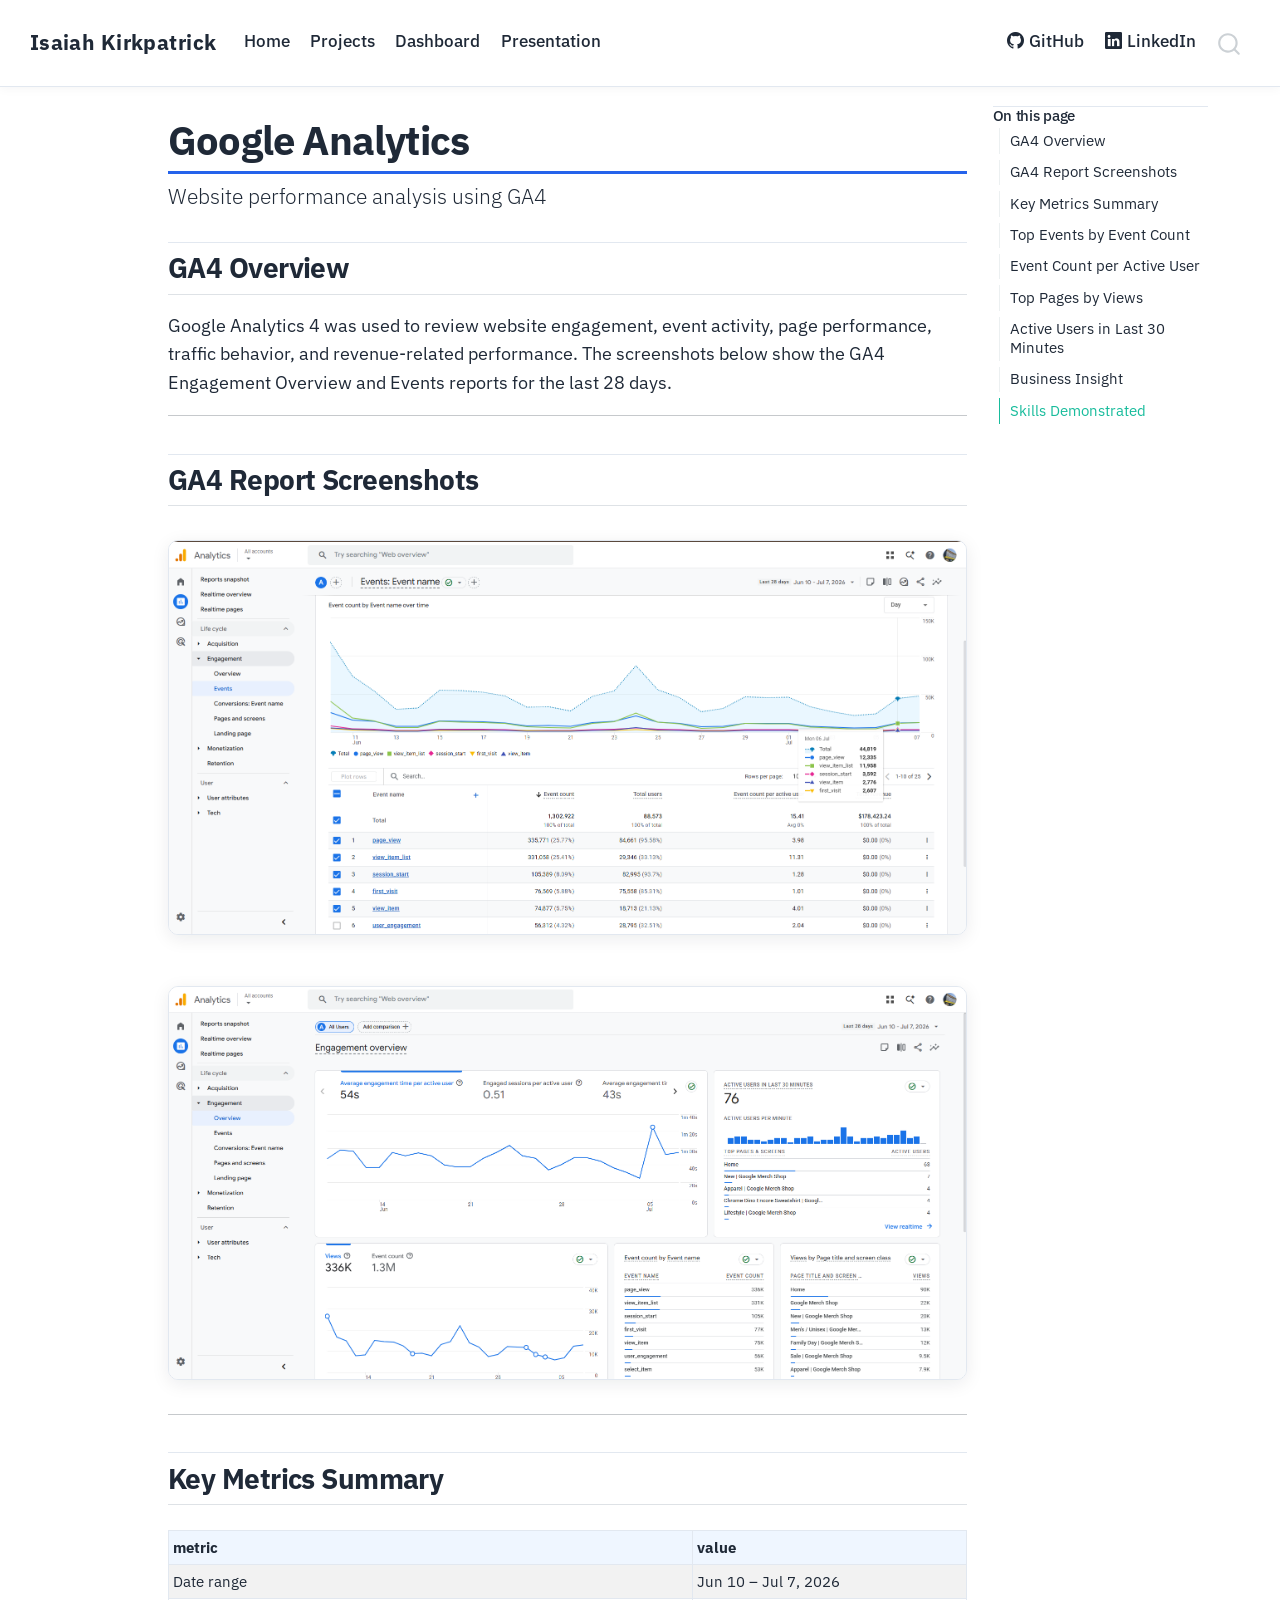
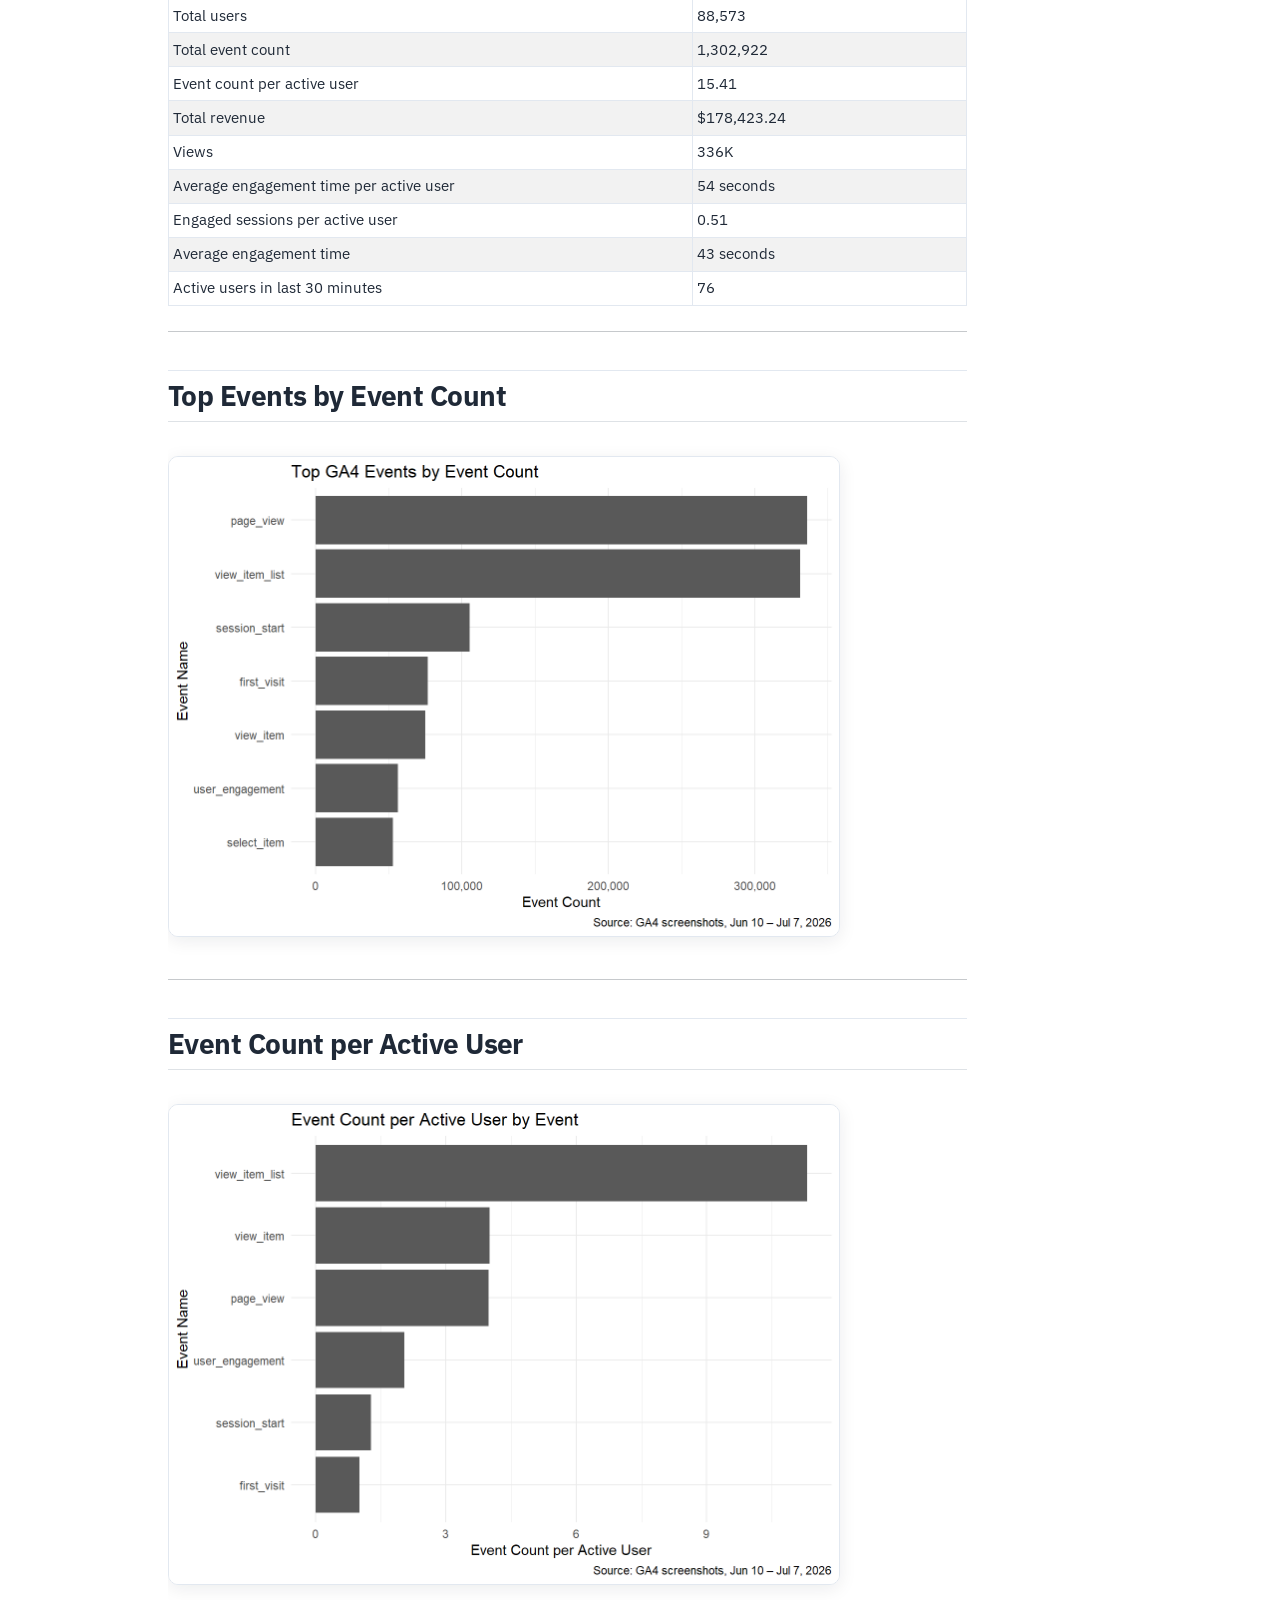
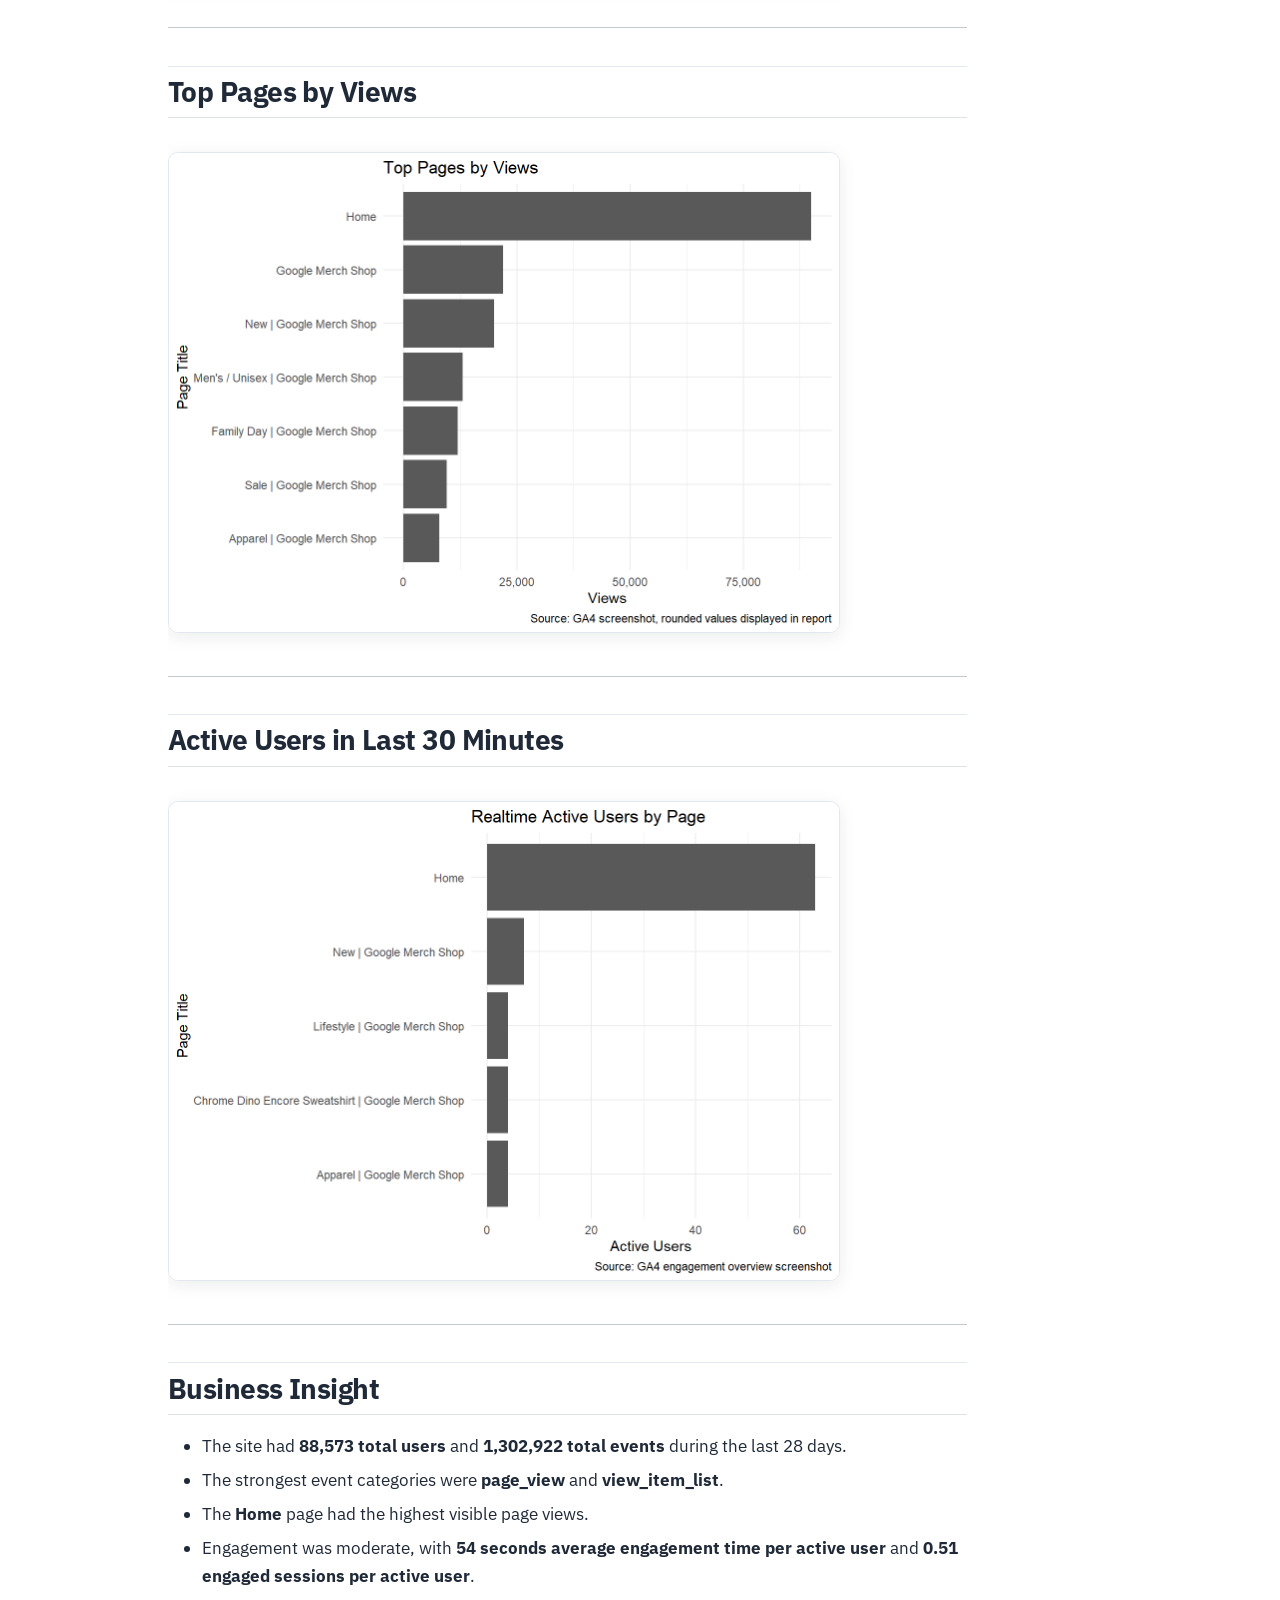
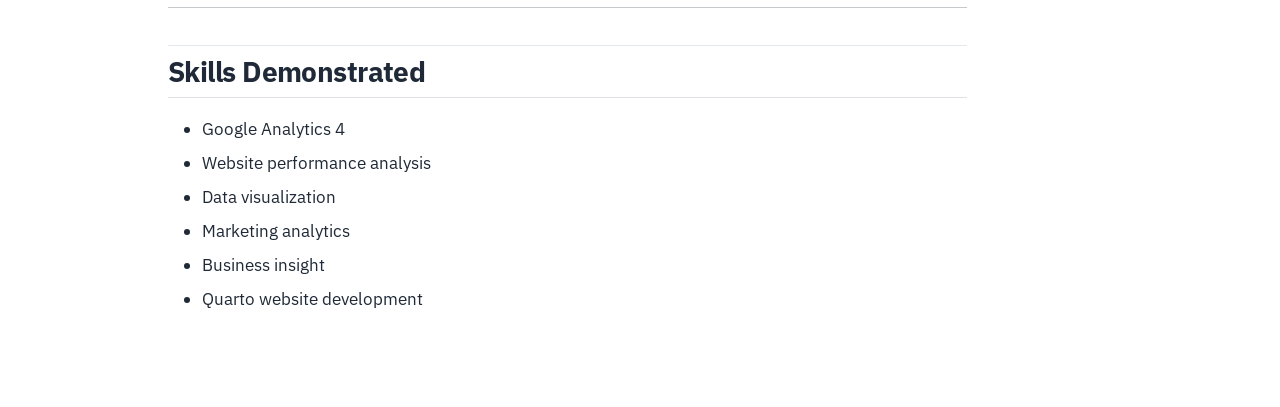
==== commit d0aaff4a: "Update portfolio website" ====
--- a/docs/google-analytics.html
+++ b/docs/google-analytics.html
@@ -298,18 +298,12 @@
 </section>
 <section id="business-insight" class="level2">
 <h2 class="anchored" data-anchor-id="business-insight">Business Insight</h2>
-<p>Write 5–7 sentences.</p>
-<p>Key points to hit:</p>
 <ul>
 <li>The site had <strong>88,573 total users</strong> and <strong>1,302,922 total events</strong> during the last 28 days.</li>
 <li>The strongest event categories were <strong>page_view</strong> and <strong>view_item_list</strong>.</li>
 <li>The <strong>Home</strong> page had the highest visible page views.</li>
 <li>Engagement was moderate, with <strong>54 seconds average engagement time per active user</strong> and <strong>0.51 engaged sessions per active user</strong>.</li>
-<li>Explain what this tells a marketer about user behavior.</li>
-<li>Explain what action a business could take based on the data.</li>
 </ul>
-<p>Starter:</p>
-<p>The GA4 data shows that __________. The strongest user activity appears in __________, which suggests that __________. The Home page performance matters because __________. A business could use this information to __________.</p>
 <hr>
 </section>
 <section id="skills-demonstrated" class="level2">
@@ -317,12 +311,9 @@
 <ul>
 <li>Google Analytics 4</li>
 <li>Website performance analysis</li>
-<li>Event analysis</li>
-<li>Page performance analysis</li>
-<li>Engagement analysis</li>
 <li>Data visualization</li>
 <li>Marketing analytics</li>
-<li>Business insight development</li>
+<li>Business insight</li>
 <li>Quarto website development</li>
 </ul>
 
